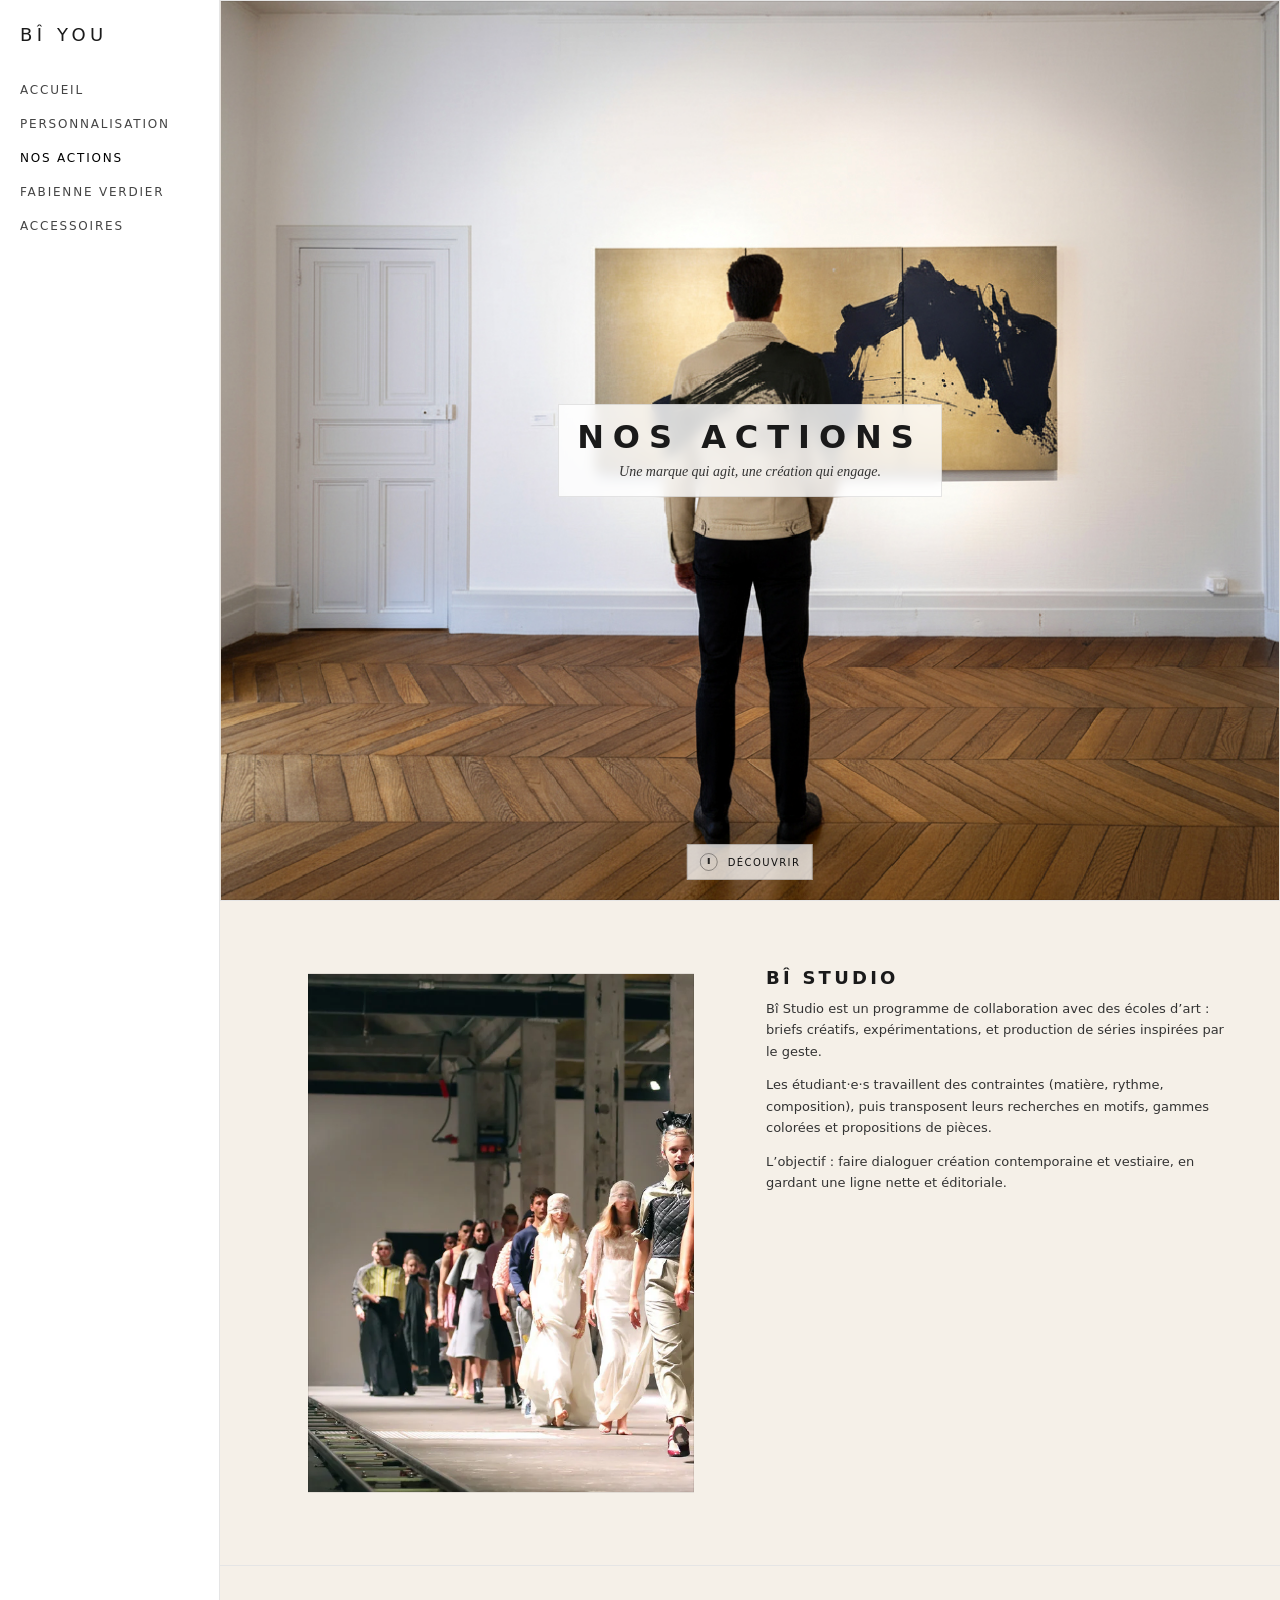
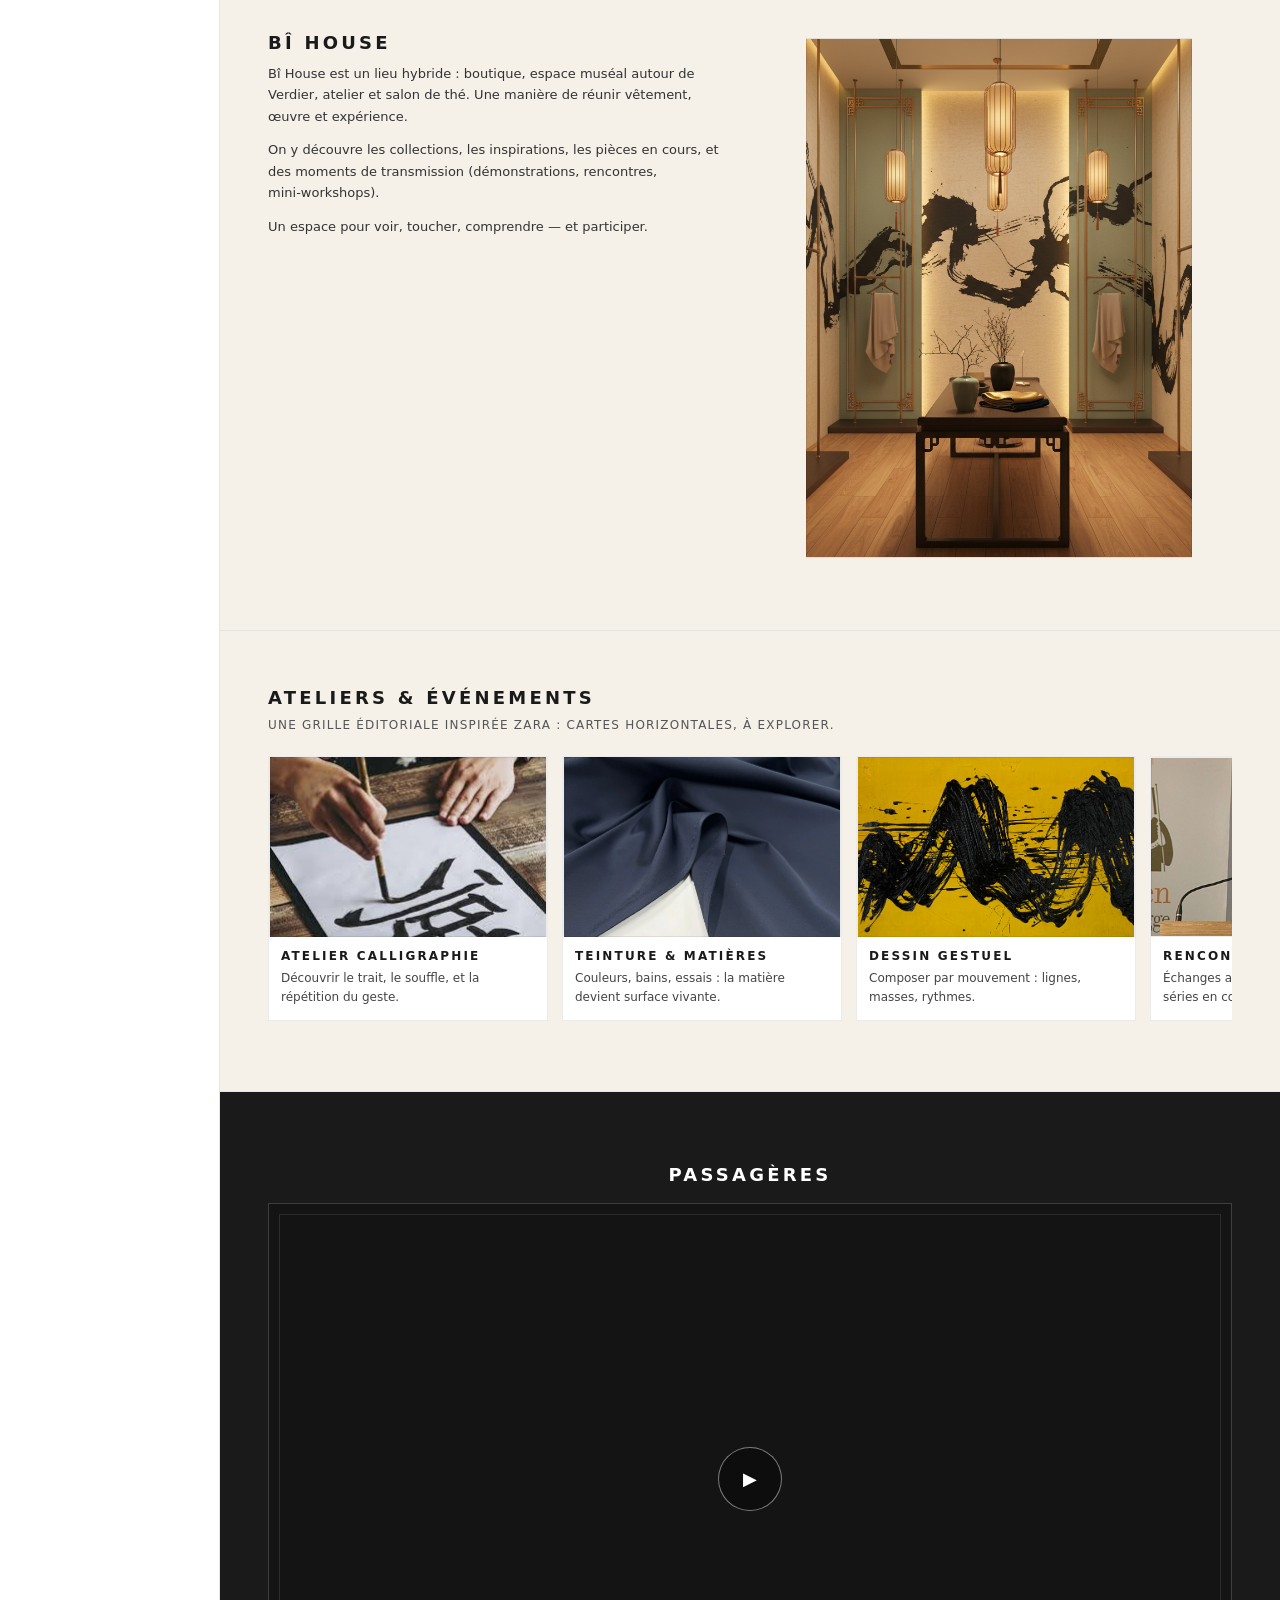
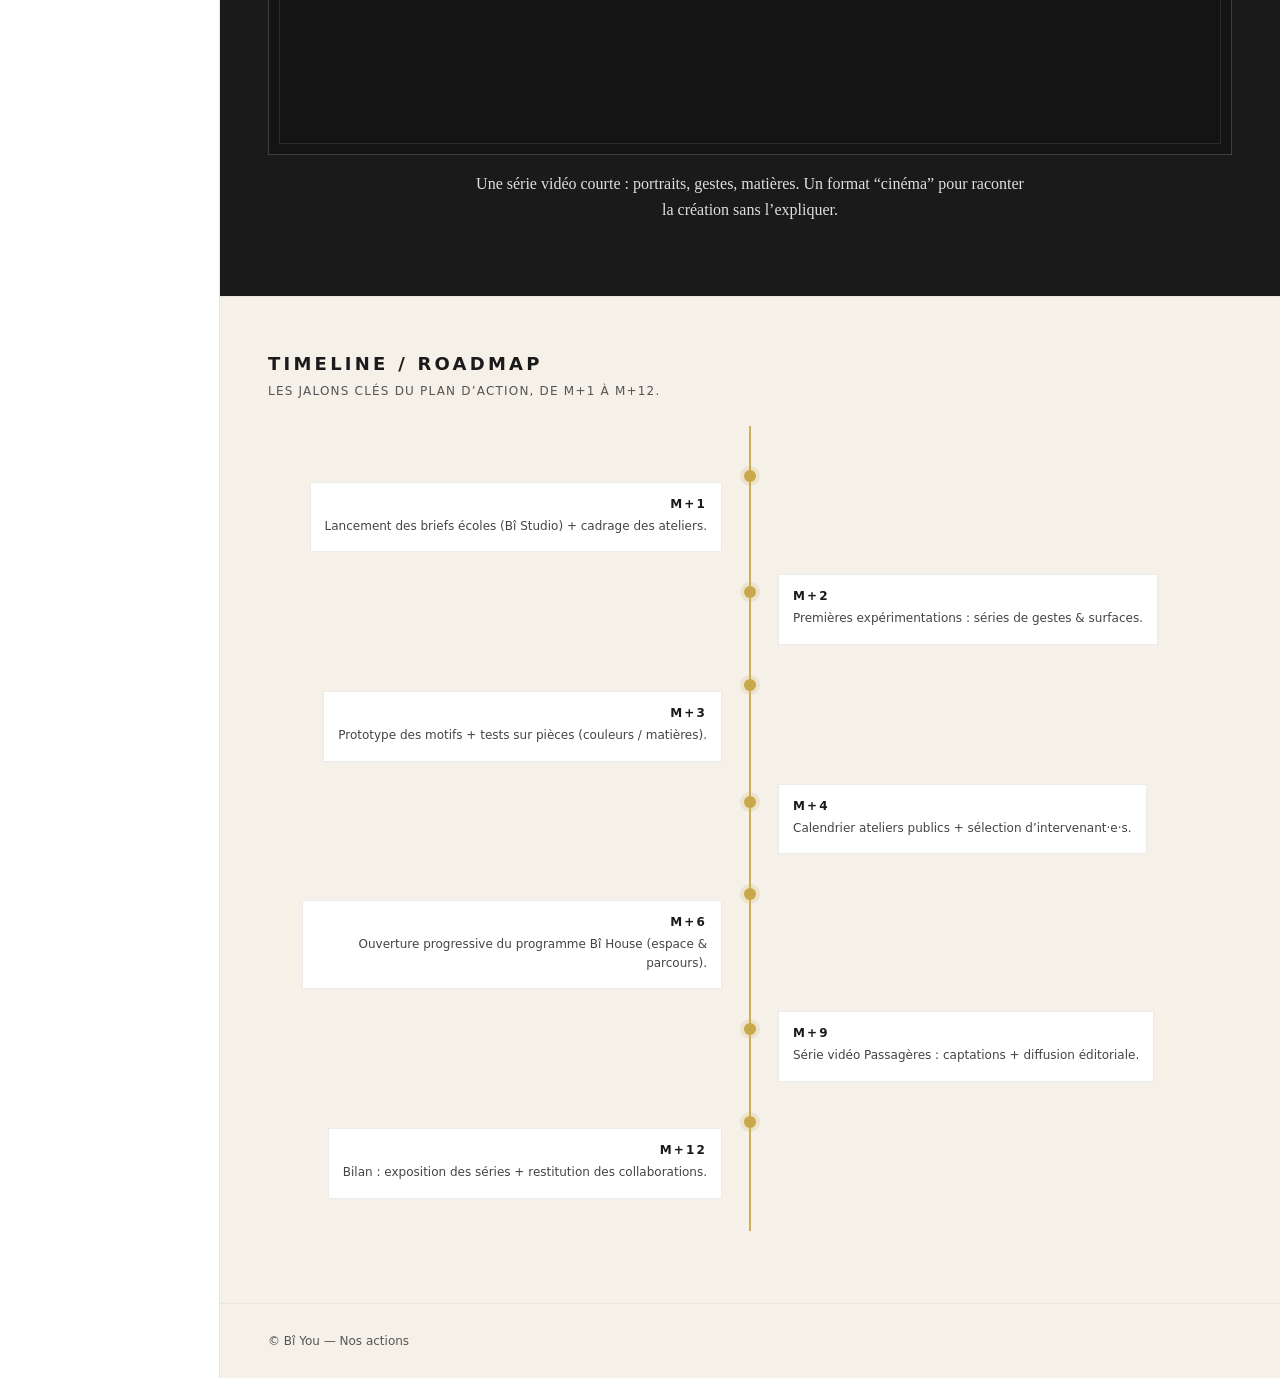
==== actions.html @ 88376e20 "Add new styles and scripts for home page enhancements - Implement smooth scrolling and reveal on scr" ====
<!doctype html>
<html lang="fr">
<head>
  <meta charset="UTF-8" />
  <meta name="viewport" content="width=device-width,initial-scale=1.0" />
  <title>Bî You — Nos Actions</title>

  <!-- Design system existant -->
  <link rel="stylesheet" href="style/index.css" />
  <link rel="stylesheet" href="style/actions.css" />
</head>

<body>
  <div class="page-layout">
    <!-- NAVBAR GAUCHE (même structure que home) -->
    <aside class="sidebar">
      <div class="logo">
        <span>Bî You</span>
      </div>

      <nav class="main-nav">
        <a href="home.html" class="nav-item">Accueil</a>
        <a href="index.html" class="nav-item">Personnalisation</a>
        <a href="actions.html" class="nav-item active">Nos actions</a>
        <a href="fb.html" class="nav-item">Fabienne Verdier</a>
        <a href="#" class="nav-item">Accessoires</a>
      </nav>
    </aside>

    <main class="na-main">
      <!-- =========================================================
           1) HERO SECTION (plein écran + parallax)
           ========================================================= -->
      <header class="na-hero" id="top">
        <!-- Image éditoriale en background (remplacée via data-img) -->
        <div
          class="na-hero__bg na-placeholder na-parallax"
          data-parallax="0.18"
          data-img="assets/actions/header.jpg"
          aria-hidden="true">
          <span>[ Image ]</span>
        </div>

        <div class="na-hero__content reveal">
          <h1 class="na-hero__title">Nos Actions</h1>
          <p class="na-hero__subtitle">Une marque qui agit, une création qui engage.</p>
        </div>

        <a class="na-scrollHint" href="#studio" aria-label="Aller à Bî Studio">
          <span aria-hidden="true"></span>
          Découvrir
        </a>
      </header>

      <!-- =========================================================
           2) SECTION — BÎ STUDIO (image gauche, texte droite)
           Texte slide-in depuis la droite au scroll
           ========================================================= -->
      <section class="na-section na-split" id="studio" aria-labelledby="studio-title">
        <figure class="na-media reveal">
          <div
            class="na-media__box na-placeholder"
            data-img="assets/actions/Bî_stdio.png">
            <span>[ Image ]</span>
          </div>
        </figure>

        <article class="na-copy na-slide-right" aria-label="Présentation Bî Studio">
          <h2 id="studio-title" class="na-h2">Bî Studio</h2>
          <p class="na-p">
            Bî Studio est un programme de collaboration avec des écoles d’art : briefs créatifs,
            expérimentations, et production de séries inspirées par le geste.
          </p>
          <p class="na-p">
            Les étudiant·e·s travaillent des contraintes (matière, rythme, composition),
            puis transposent leurs recherches en motifs, gammes colorées et propositions de pièces.
          </p>
          <p class="na-p">
            L’objectif : faire dialoguer création contemporaine et vestiaire, en gardant une ligne
            nette et éditoriale.
          </p>
        </article>
      </section>

      <!-- =========================================================
           3) SECTION — BÎ HOUSE (texte gauche, image droite)
           Texte slide-in depuis la gauche au scroll
           ========================================================= -->
      <section class="na-section na-split na-split--reverse" id="house" aria-labelledby="house-title">
        <article class="na-copy na-slide-left" aria-label="Présentation Bî House">
          <h2 id="house-title" class="na-h2">Bî House</h2>
          <p class="na-p">
            Bî House est un lieu hybride : boutique, espace muséal autour de Verdier, atelier
            et salon de thé. Une manière de réunir vêtement, œuvre et expérience.
          </p>
          <p class="na-p">
            On y découvre les collections, les inspirations, les pièces en cours, et des moments
            de transmission (démonstrations, rencontres, mini‑workshops).
          </p>
          <p class="na-p">
            Un espace pour voir, toucher, comprendre — et participer.
          </p>
        </article>

        <figure class="na-media reveal">
          <div
            class="na-media__box na-placeholder"
            data-img="assets/actions/Bî_House.png">
            <span>[ Image ]</span>
          </div>
        </figure>
      </section>

      <!-- =========================================================
           4) SECTION — ATELIERS & ÉVÉNEMENTS (scroll horizontal)
           ========================================================= -->
      <section class="na-section na-events" id="events" aria-labelledby="events-title">
        <header class="na-section__header reveal">
          <h2 id="events-title" class="na-h2">Ateliers &amp; Événements</h2>
          <p class="na-lead">Une grille éditoriale inspirée Zara : cartes horizontales, à explorer.</p>
        </header>

        <div class="na-cards" id="events-row" role="list" aria-label="Liste des ateliers et événements">
          <article class="na-card" role="listitem">
            <div class="na-card__media na-placeholder" data-img="assets/actions/calligraphie.png">
              <span>[ Image ]</span>
            </div>
            <div class="na-card__body">
              <h3 class="na-h3">Atelier Calligraphie</h3>
              <p class="na-small">Découvrir le trait, le souffle, et la répétition du geste.</p>
            </div>
          </article>

          <article class="na-card" role="listitem">
            <div class="na-card__media na-placeholder" data-img="assets/actions/matières.png">
              <span>[ Image ]</span>
            </div>
            <div class="na-card__body">
              <h3 class="na-h3">Teinture &amp; Matières</h3>
              <p class="na-small">Couleurs, bains, essais : la matière devient surface vivante.</p>
            </div>
          </article>

          <article class="na-card" role="listitem">
            <div class="na-card__media na-placeholder" data-img="assets/actions/dessin_gestuel.png">
              <span>[ Image ]</span>
            </div>
            <div class="na-card__body">
              <h3 class="na-h3">Dessin Gestuel</h3>
              <p class="na-small">Composer par mouvement : lignes, masses, rythmes.</p>
            </div>
          </article>

          <article class="na-card" role="listitem">
            <div class="na-card__media na-placeholder" data-img="assets/actions/talk.png">
              <span>[ Image ]</span>
            </div>
            <div class="na-card__body">
              <h3 class="na-h3">Rencontre / Talk</h3>
              <p class="na-small">Échanges autour de la création et des séries en cours.</p>
            </div>
          </article>

          <article class="na-card" role="listitem">
            <div class="na-card__media na-placeholder" data-img="assets/actions/open_studio.webp">
              <span>[ Image ]</span>
            </div>
            <div class="na-card__body">
              <h3 class="na-h3">Open Studio</h3>
              <p class="na-small">Voir le processus : du geste au motif, du motif à la pièce.</p>
            </div>
          </article>
        </div>
      </section>

      <!-- =========================================================
           5) SECTION — PASSAGÈRES (série vidéo) fond sombre
           (pas de vidéo pour l’instant : on met video.png)
           ========================================================= -->
      <section class="na-section na-video" id="passageres" aria-labelledby="video-title">
        <div class="na-video__inner">
          <header class="reveal">
            <h2 id="video-title" class="na-h2 na-h2--light">Passagères</h2>
          </header>

          <figure class="na-video__frame reveal" aria-label="Placeholder vidéo">
            <div
              class="na-video__placeholder na-placeholder"
              data-img="assets/actions/video.png">
              <span>[ Vidéo 16:9 ]</span>
            </div>

            <button class="na-play" type="button" aria-label="Lire la vidéo (placeholder)">
              ▶
            </button>
          </figure>

          <p class="na-video__desc reveal">
            Une série vidéo courte : portraits, gestes, matières.
            Un format “cinéma” pour raconter la création sans l’expliquer.
          </p>
        </div>
      </section>

      <!-- =========================================================
           6) SECTION — TIMELINE / ROADMAP (M+1 -> M+12)
           ========================================================= -->
      <section class="na-section na-timeline" id="roadmap" aria-labelledby="roadmap-title">
        <header class="na-section__header reveal">
          <h2 id="roadmap-title" class="na-h2">Timeline / Roadmap</h2>
          <p class="na-lead">Les jalons clés du plan d’action, de M+1 à M+12.</p>
        </header>

        <div class="na-timeline__track" aria-label="Timeline verticale">
          <article class="na-milestone na-milestone--left na-timeline-item" data-io>
            <div class="na-milestone__dot" aria-hidden="true"></div>
            <div class="na-milestone__card">
              <h3 class="na-h3">M+1</h3>
              <p class="na-small">Lancement des briefs écoles (Bî Studio) + cadrage des ateliers.</p>
            </div>
          </article>

          <article class="na-milestone na-milestone--right na-timeline-item" data-io>
            <div class="na-milestone__dot" aria-hidden="true"></div>
            <div class="na-milestone__card">
              <h3 class="na-h3">M+2</h3>
              <p class="na-small">Premières expérimentations : séries de gestes &amp; surfaces.</p>
            </div>
          </article>

          <article class="na-milestone na-milestone--left na-timeline-item" data-io>
            <div class="na-milestone__dot" aria-hidden="true"></div>
            <div class="na-milestone__card">
              <h3 class="na-h3">M+3</h3>
              <p class="na-small">Prototype des motifs + tests sur pièces (couleurs / matières).</p>
            </div>
          </article>

          <article class="na-milestone na-milestone--right na-timeline-item" data-io>
            <div class="na-milestone__dot" aria-hidden="true"></div>
            <div class="na-milestone__card">
              <h3 class="na-h3">M+4</h3>
              <p class="na-small">Calendrier ateliers publics + sélection d’intervenant·e·s.</p>
            </div>
          </article>

          <article class="na-milestone na-milestone--left na-timeline-item" data-io>
            <div class="na-milestone__dot" aria-hidden="true"></div>
            <div class="na-milestone__card">
              <h3 class="na-h3">M+6</h3>
              <p class="na-small">Ouverture progressive du programme Bî House (espace &amp; parcours).</p>
            </div>
          </article>

          <article class="na-milestone na-milestone--right na-timeline-item" data-io>
            <div class="na-milestone__dot" aria-hidden="true"></div>
            <div class="na-milestone__card">
              <h3 class="na-h3">M+9</h3>
              <p class="na-small">Série vidéo Passagères : captations + diffusion éditoriale.</p>
            </div>
          </article>

          <article class="na-milestone na-milestone--left na-timeline-item" data-io>
            <div class="na-milestone__dot" aria-hidden="true"></div>
            <div class="na-milestone__card">
              <h3 class="na-h3">M+12</h3>
              <p class="na-small">Bilan : exposition des séries + restitution des collaborations.</p>
            </div>
          </article>
        </div>
      </section>

      <footer class="na-footer">
        <p>© Bî You — Nos actions</p>
      </footer>
    </main>
  </div>

  <script src="script/actions.js"></script>
</body>
</html>
---- style/index.css ----
/* ===========================
   VARIABLES / CHARTE
   =========================== */
:root {
    --noir-encre: #1A1A1A;
    --bleu-celadon: #7BA7A0;
    --blanc-washi: #F5F0E8;
    --or-laque: #C9A84C;
    --rouge-cinabre: #C0392B;
}

/* ===========================
   BASE
   =========================== */
*,
*::before,
*::after {
    box-sizing: border-box;
}

body {
    margin: 0;
    padding: 0;
    background-color: var(--blanc-washi);
    color: var(--noir-encre);
    font-family: system-ui, -apple-system, BlinkMacSystemFont, "Segoe UI", sans-serif;
}

h1, h2, h3, h4, h5, h6 {
    font-family: 'Futura', system-ui, sans-serif;
    color: var(--noir-encre);
    margin: 0;
}

a {
    color: var(--bleu-celadon);
    text-decoration: none;
    transition: color 0.3s ease;
}

a:hover {
    color: var(--or-laque);
}

/* ===========================
   LAYOUT GLOBAL
   =========================== */
.page-layout {
    display: flex;
    min-height: 100vh;
}

/* Sidebar gauche */
.sidebar {
    width: 220px;
    border-right: 1px solid #e5e5e5;
    padding: 24px 20px;
    display: flex;
    flex-direction: column;
    gap: 32px;
    background-color: #ffffff;
}

.logo {
    font-size: 18px;
    letter-spacing: 0.25em;
    text-transform: uppercase;
    font-weight: 500;
}

/* Navigation principale */
.main-nav {
    display: flex;
    flex-direction: column;
    gap: 8px;
}

.main-nav .nav-item {
    font-size: 12px;
    text-transform: uppercase;
    letter-spacing: 0.15em;
    color: #444;
    padding: 6px 0;
}

.main-nav .nav-item.active {
    color: #000;
    font-weight: 500;
}

/* Contenu principal : zone centrale + panneau droit */
.main-content {
    flex: 1;
    display: grid;
    grid-template-columns: minmax(0, 2fr) minmax(280px, 1.1fr);
    gap: 48px;
    padding: 32px 48px;
}

/* ===========================
   ZONE CENTRALE – APERÇU
   =========================== */
.preview-section h1 {
    font-size: 22px;
    font-weight: 500;
    letter-spacing: 0.12em;
    text-transform: uppercase;
    margin-bottom: 24px;
}

.product-preview-wrapper {
    display: flex;
    justify-content: center;
    align-items: center;
    margin-bottom: 16px;
}

/* Conteneur mockup + stickers */
.product-container {
    position: relative;
    max-width: 420px;
}

/* Image du vêtement */
#product-image {
    width: 100%;
    display: block;
}

/* SVG superposé */
#product-svg {
    position: absolute;
    inset: 0;
    width: 100%;
    height: 100%;
    pointer-events: none;
    opacity: 1;
    transition: opacity 0.3s ease;
    mix-blend-mode: multiply;
}

/* Boutons FACE / DOS */
.view-toggle {
    display: inline-flex;
    gap: 8px;
    margin-top: 8px;
}

.view-toggle button {
    padding: 8px 18px;
    border: 1px solid #111;
    background-color: #fff;
    color: #111;
    text-transform: uppercase;
    letter-spacing: 0.12em;
    font-size: 11px;
    font-weight: 500;
    border-radius: 999px; /* pilule */
    cursor: pointer;
    transition: background-color 0.2s ease, color 0.2s ease;
}

.view-toggle button:hover {
    background-color: #111;
    color: #fff;
}

/* ===========================
   PANNEAU DROIT – CONFIG
   =========================== */
.config-panel {
    display: flex;
    flex-direction: column;
    gap: 24px;
    font-size: 13px;
}

/* a. Informations produit */
.product-info .brand-name {
    font-size: 11px;
    letter-spacing: 0.20em;
    text-transform: uppercase;
    margin-bottom: 4px;
}

.product-info .product-name {
    font-size: 18px;
    font-weight: 500;
    margin-bottom: 6px;
}

.product-info .product-description {
    font-size: 12px;
    line-height: 1.5;
    color: #555;
}

/* Sections de config */
.config-section {
    border-top: 1px solid #e5e5e5;
    padding-top: 18px;
}

.config-section h3 {
    font-size: 11px;
    letter-spacing: 0.18em;
    text-transform: uppercase;
    margin-bottom: 10px;
}

/* b. Choix des couleurs */
.color-palette {
    display: flex;
    gap: 8px;
}

.color-palette .color {
    width: 22px;
    height: 22px;
    border-radius: 50%;
    border: 1px solid rgba(0,0,0,0.15);
    cursor: pointer;
    transition: transform 0.15s ease, box-shadow 0.15s ease, border-color 0.15s ease;
}

.color-palette .color.active,
.color-palette .color:hover {
    transform: scale(1.08);
    box-shadow: 0 0 0 1px #000;
    border-color: #000;
}

/* c. Opacité */
.opacity-slider label {
    font-size: 11px;
    letter-spacing: 0.12em;
    text-transform: uppercase;
    display: block;
    margin-bottom: 4px;
}

.opacity-slider input[type="range"] {
    width: 100%;
}
#product-select {
    width: 100%;
    padding: 8px 10px;
    border: 1px solid rgba(0,0,0,0.2);
    background: #fff;
    font-size: 12px;
}

/* ===========================
   STICKERS
   =========================== */
.stickers-panel {
    overflow-x: auto;
}

.stickers-list {
    display: flex;
    gap: 8px;
    align-items: center;
}

/* Vignettes petites (mini icônes) */
.sticker-thumb {
    width: 36px;
    height: 36px;
    object-fit: contain;
    cursor: pointer;
    border: 1px solid rgba(0,0,0,0.08);
    padding: 4px;
    background-color: #fff;
    transition: transform 0.15s ease, box-shadow 0.15s ease, border-color 0.15s ease;
}

.sticker-thumb:hover {
    transform: scale(1.05);
    box-shadow: 0 0 0 1px #000;
    border-color: #000;
}

/* Stickers placés sur le vêtement */
.sticker-instance img {
    display: block;
}

/* Poignée de redimensionnement (gérée par JS, on ne redéfinit que le style) */
.sticker-resize-handle {
    border-radius: 50%;
    background-color: #fff;
}
.motifs-list {
  display: flex;
  gap: 8px;
  align-items: center;
  flex-wrap: wrap;
}

.motif-thumb {
  width: 44px;
  height: 44px;
  object-fit: cover;
  cursor: pointer;
  border: 1px solid rgba(0,0,0,0.08);
  background: #fff;
}

/* ===========================
   BOUTON "AJOUTER AU PANIER"
   =========================== */
.add-to-cart {
    width: 100%;
    padding: 10px 18px;
    border: 1px solid #111;
    background-color: #111;
    color: #fff;
    text-transform: uppercase;
    letter-spacing: 0.16em;
    font-size: 11px;
    font-weight: 500;
    cursor: pointer;
    border-radius: 0;
    transition: background-color 0.2s ease, color 0.2s ease;
}

.add-to-cart:hover {
    background-color: #fff;
    color: #111;
}
.sticker-actions {
    display: flex;
    gap: 8px;
    margin-top: 10px;
    align-items: center;
    flex-wrap: wrap;
}

.btn-secondary {
    padding: 6px 14px;
    border: 1px solid #111;
    background-color: #fff;
    color: #111;
    text-transform: uppercase;
    letter-spacing: 0.12em;
    font-size: 10px;
    cursor: pointer;
    border-radius: 999px;
    transition: background-color 0.2s ease, color 0.2s ease;
}

.btn-secondary:hover {
    background-color: #111;
    color: #fff;
}

.btn-icon {
    width: 32px;
    height: 32px;
    border-radius: 999px;
    border: 1px solid #111;
    background-color: #fff;
    cursor: pointer;
    display: inline-flex;
    align-items: center;
    justify-content: center;
    font-size: 14px;
    padding: 0;
    transition: background-color 0.2s ease, color 0.2s ease;
}

.btn-icon:hover {
    background-color: #111;
    color: #fff;
}

/* Visuel de sélection du sticker actif */
.sticker-instance.selected {
    outline: 2px dashed #111;
    outline-offset: 2px;
}
.product-clip {
    position: relative;
    display: inline-block;
    overflow: hidden; /* coupe les stickers qui dépassent */
}

/* Conteneur mockup + stickers */
.product-container {
    position: relative;
    max-width: 420px;
    width: 100%;
}
---- style/actions.css ----
/* ===========================
   NOS ACTIONS — Zara-inspired
   (réutilise les variables de style/index.css)
   =========================== */

.na-main {
  flex: 1;
  padding: 0;
  overflow-x: hidden;
}

/* Titres (Futura bold) + sous-titres (Optima italic) */
.na-hero__title,
.na-h2,
.na-h3 {
  font-family: 'Futura', system-ui, -apple-system, "Segoe UI", sans-serif;
  letter-spacing: 0.18em;
  text-transform: uppercase;
}

.na-hero__title { font-weight: 700; }
.na-h2 { font-weight: 600; font-size: 18px; margin: 0 0 10px 0; }
.na-h3 { font-weight: 600; font-size: 12px; margin: 0 0 6px 0; }

.na-p {
  margin: 0 0 12px 0;
  font-size: 13px;
  line-height: 1.65;
  color: #333;
  max-width: 62ch;
}

.na-small {
  margin: 0;
  font-size: 12px;
  line-height: 1.55;
  color: #444;
}

.na-lead {
  margin: 0;
  font-size: 12px;
  letter-spacing: 0.10em;
  text-transform: uppercase;
  color: #555;
}

/* Placeholder image obligatoire (facile à remplacer) */
.na-placeholder {
  background: linear-gradient(135deg, rgba(0,0,0,0.06), rgba(0,0,0,0.02));
  border: 1px solid rgba(0,0,0,0.08);
  position: relative;
  overflow: hidden;
  color: rgba(0,0,0,0.55);
}

.na-placeholder > span {
  position: absolute;
  inset: 0;
  display: grid;
  place-items: center;
  font-size: 11px;
  letter-spacing: 0.20em;
  text-transform: uppercase;
  user-select: none;
}

/* ============ Reveal / Slide (IntersectionObserver) ============ */
.reveal {
  opacity: 0;
  transform: translateY(14px);
  transition: opacity 650ms ease, transform 650ms ease;
}
.reveal.is-visible {
  opacity: 1;
  transform: translateY(0);
}

.na-slide-right,
.na-slide-left {
  opacity: 0;
  transition: opacity 650ms ease, transform 650ms ease;
  will-change: transform, opacity;
}

.na-slide-right { transform: translateX(24px); }
.na-slide-left { transform: translateX(-24px); }

.na-slide-right.is-visible,
.na-slide-left.is-visible {
  opacity: 1;
  transform: translateX(0);
}

/* Parallax (piloté JS) */
.na-parallax {
  transform: translateY(var(--parallaxY, 0px));
  will-change: transform;
}

/* ============ 1) HERO ============ */
.na-hero {
  position: relative;
  min-height: 100vh;
  border-top: 1px solid #e5e5e5;
  overflow: hidden;
  display: grid;
  place-items: center;
  padding: 32px 48px;
}

.na-hero__bg {
  position: absolute;
  inset: 0;
  background-color: var(--blanc-washi);
}

.na-hero__content {
  position: relative;
  z-index: 1;
  text-align: center;
  padding: 16px 18px;
  background: rgba(255,255,255,0.82);
  border: 1px solid rgba(0,0,0,0.10);
  backdrop-filter: blur(6px);
  -webkit-backdrop-filter: blur(6px);
}

.na-hero__title {
  margin: 0;
  font-size: 32px;
  letter-spacing: 0.28em;
  color: var(--noir-encre);
  line-height: 1.05;
}

.na-hero__subtitle {
  margin: 10px 0 0 0;
  font-family: Optima, "Palatino Linotype", Palatino, Georgia, serif;
  font-style: italic;
  font-size: 14px;
  color: #333;
}

/* hint scroll (même esprit que home) */
.na-scrollHint {
  position: absolute;
  left: 50%;
  bottom: 20px;
  transform: translateX(-50%);
  display: inline-flex;
  align-items: center;
  gap: 10px;
  border: 1px solid rgba(0,0,0,0.18);
  background: rgba(255,255,255,0.75);
  padding: 8px 12px;
  cursor: pointer;
  user-select: none;
  text-decoration: none;
  color: #111;
  letter-spacing: 0.14em;
  text-transform: uppercase;
  font-size: 10px;
}

.na-scrollHint span {
  display: inline-block;
  width: 18px;
  height: 18px;
  border: 1px solid rgba(0,0,0,0.35);
  border-radius: 999px;
  position: relative;
  overflow: hidden;
}

.na-scrollHint span::after {
  content: "";
  position: absolute;
  left: 50%;
  top: 4px;
  width: 2px;
  height: 6px;
  background: #111;
  transform: translateX(-50%);
  animation: naWheel 1.2s ease-in-out infinite;
  opacity: 0.9;
}

@keyframes naWheel {
  0% { transform: translate(-50%, 0); opacity: 0.2; }
  40% { opacity: 0.9; }
  100% { transform: translate(-50%, 8px); opacity: 0.2; }
}

/* ============ Sections split ============ */
.na-section {
  border-top: 1px solid #e5e5e5;
}

.na-split {
  padding: 56px 48px;
  display: grid;
  grid-template-columns: 1fr 1fr;
  gap: 32px;
  align-items: start;
}

.na-split--reverse {
  grid-template-columns: 1fr 1fr;
}

.na-media__box {
  height: 520px;
}

.na-copy {
  padding-top: 10px;
}

/* ============ 4) Events (cards horizontales) ============ */
.na-events {
  padding: 56px 48px;
}

.na-section__header {
  margin-bottom: 18px;
}

.na-cards {
  display: flex;
  gap: 14px;
  overflow-x: auto;
  padding: 6px 2px 14px 2px;
  scroll-snap-type: x mandatory;
  -webkit-overflow-scrolling: touch;
}

.na-card {
  flex: 0 0 280px;
  scroll-snap-align: start;
  border: 1px solid rgba(0,0,0,0.08);
  background: #fff;
  overflow: hidden;
  position: relative;
  cursor: pointer;
  transition: transform 300ms ease;
}

.na-card__media {
  height: 180px;
}

.na-card__body {
  padding: 12px 12px 14px 12px;
}

.na-card::after {
  content: "";
  position: absolute;
  inset: 0;
  background: linear-gradient(to bottom, rgba(0,0,0,0), rgba(0,0,0,0.18));
  opacity: 0;
  transition: opacity 300ms ease;
  pointer-events: none;
}

.na-card:hover {
  transform: scale(1.02);
}

.na-card:hover::after {
  opacity: 1;
}

/* ============ 5) Video section ============ */
.na-video {
  background: #1A1A1A;
  color: #fff;
  padding: 72px 48px;
}

.na-h2--light {
  color: #fff;
}

.na-video__inner {
  max-width: 980px;
  margin: 0 auto;
  text-align: center;
}

.na-video__frame {
  margin: 18px auto 0 auto;
  position: relative;
  border: 1px solid rgba(255,255,255,0.18);
  padding: 10px;
  background: rgba(0,0,0,0.25);
}

.na-video__placeholder {
  aspect-ratio: 16 / 9;
  background: linear-gradient(135deg, rgba(255,255,255,0.08), rgba(255,255,255,0.03));
  border: 1px solid rgba(255,255,255,0.10);
}

.na-video__placeholder > span {
  color: rgba(255,255,255,0.70);
}

.na-play {
  position: absolute;
  left: 50%;
  top: 50%;
  transform: translate(-50%, -50%);
  width: 64px;
  height: 64px;
  border-radius: 999px;
  border: 1px solid rgba(255,255,255,0.45);
  background: rgba(0,0,0,0.35);
  color: #fff;
  cursor: pointer;
  font-size: 18px;
  transition: transform 220ms ease, background 220ms ease, border-color 220ms ease;
}

.na-play:hover {
  transform: translate(-50%, -50%) scale(1.06);
  background: rgba(0,0,0,0.55);
  border-color: rgba(255,255,255,0.70);
}

.na-video__desc {
  margin: 16px auto 0 auto;
  max-width: 70ch;
  font-family: "Cormorant Garamond", Garamond, "Times New Roman", serif;
  font-size: 16px;
  line-height: 1.65;
  color: rgba(255,255,255,0.86);
}

/* ============ 6) Timeline ============ */
.na-timeline {
  padding: 56px 48px 72px 48px;
}

.na-timeline__track {
  position: relative;
  max-width: 980px;
  margin: 28px auto 0 auto;
  padding: 10px 0;
}

/* Ligne centrale (Or de laque) */
.na-timeline__track::before {
  content: "";
  position: absolute;
  left: 50%;
  top: 0;
  bottom: 0;
  width: 2px;
  transform: translateX(-50%);
  background: var(--or-laque);
  opacity: 0.9;
}

.na-milestone {
  position: relative;
  display: grid;
  grid-template-columns: 1fr 56px 1fr;
  align-items: start;
  margin: 22px 0;
}

.na-milestone__dot {
  grid-column: 2;
  justify-self: center;
  width: 12px;
  height: 12px;
  border-radius: 999px;
  background: var(--or-laque);
  box-shadow: 0 0 0 4px rgba(201,168,76,0.18);
  margin-top: 12px;
}

.na-milestone__card {
  border: 1px solid rgba(0,0,0,0.08);
  background: #fff;
  padding: 14px 14px 16px 14px;
  max-width: 420px;
}

.na-milestone--left .na-milestone__card { grid-column: 1; justify-self: end; text-align: right; }
.na-milestone--right .na-milestone__card { grid-column: 3; justify-self: start; text-align: left; }

/* Apparition milestones */
.na-timeline-item {
  opacity: 0;
  transform: translateY(10px);
  transition: opacity 650ms ease, transform 650ms ease;
}
.na-timeline-item.is-visible {
  opacity: 1;
  transform: translateY(0);
}

/* Footer */
.na-footer {
  border-top: 1px solid #e5e5e5;
  padding: 18px 48px;
  font-size: 12px;
  color: #555;
}

/* Responsive */
@media (max-width: 980px) {
  .na-hero { padding: 24px 18px; }
  .na-hero__title { font-size: 24px; }

  .na-split {
    grid-template-columns: 1fr;
    padding: 40px 18px;
  }

  .na-media__box { height: 320px; }

  .na-events { padding: 40px 18px; }
  .na-video { padding: 56px 18px; }
  .na-timeline { padding: 40px 18px 56px 18px; }

  .na-timeline__track::before { left: 16px; transform: none; }
  .na-milestone { grid-template-columns: 32px 1fr; gap: 12px; }
  .na-milestone__dot { grid-column: 1; justify-self: center; }
  .na-milestone__card { grid-column: 2; max-width: none; text-align: left; }
  .na-milestone--left .na-milestone__card,
  .na-milestone--right .na-milestone__card { justify-self: stretch; }
}

/* Placeholders qui reçoivent une vraie image via background-image */
.na-placeholder.has-img {
  background-size: cover;
  background-position: center;
  background-repeat: no-repeat;
}

/* On masque le libellé quand une image est posée */
.na-placeholder.has-img > span {
  display: none;
}

/* Pour un rendu plus “éditorial” sur le hero */
.na-hero__bg.has-img {
  filter: contrast(1.02) saturate(1.02);
}
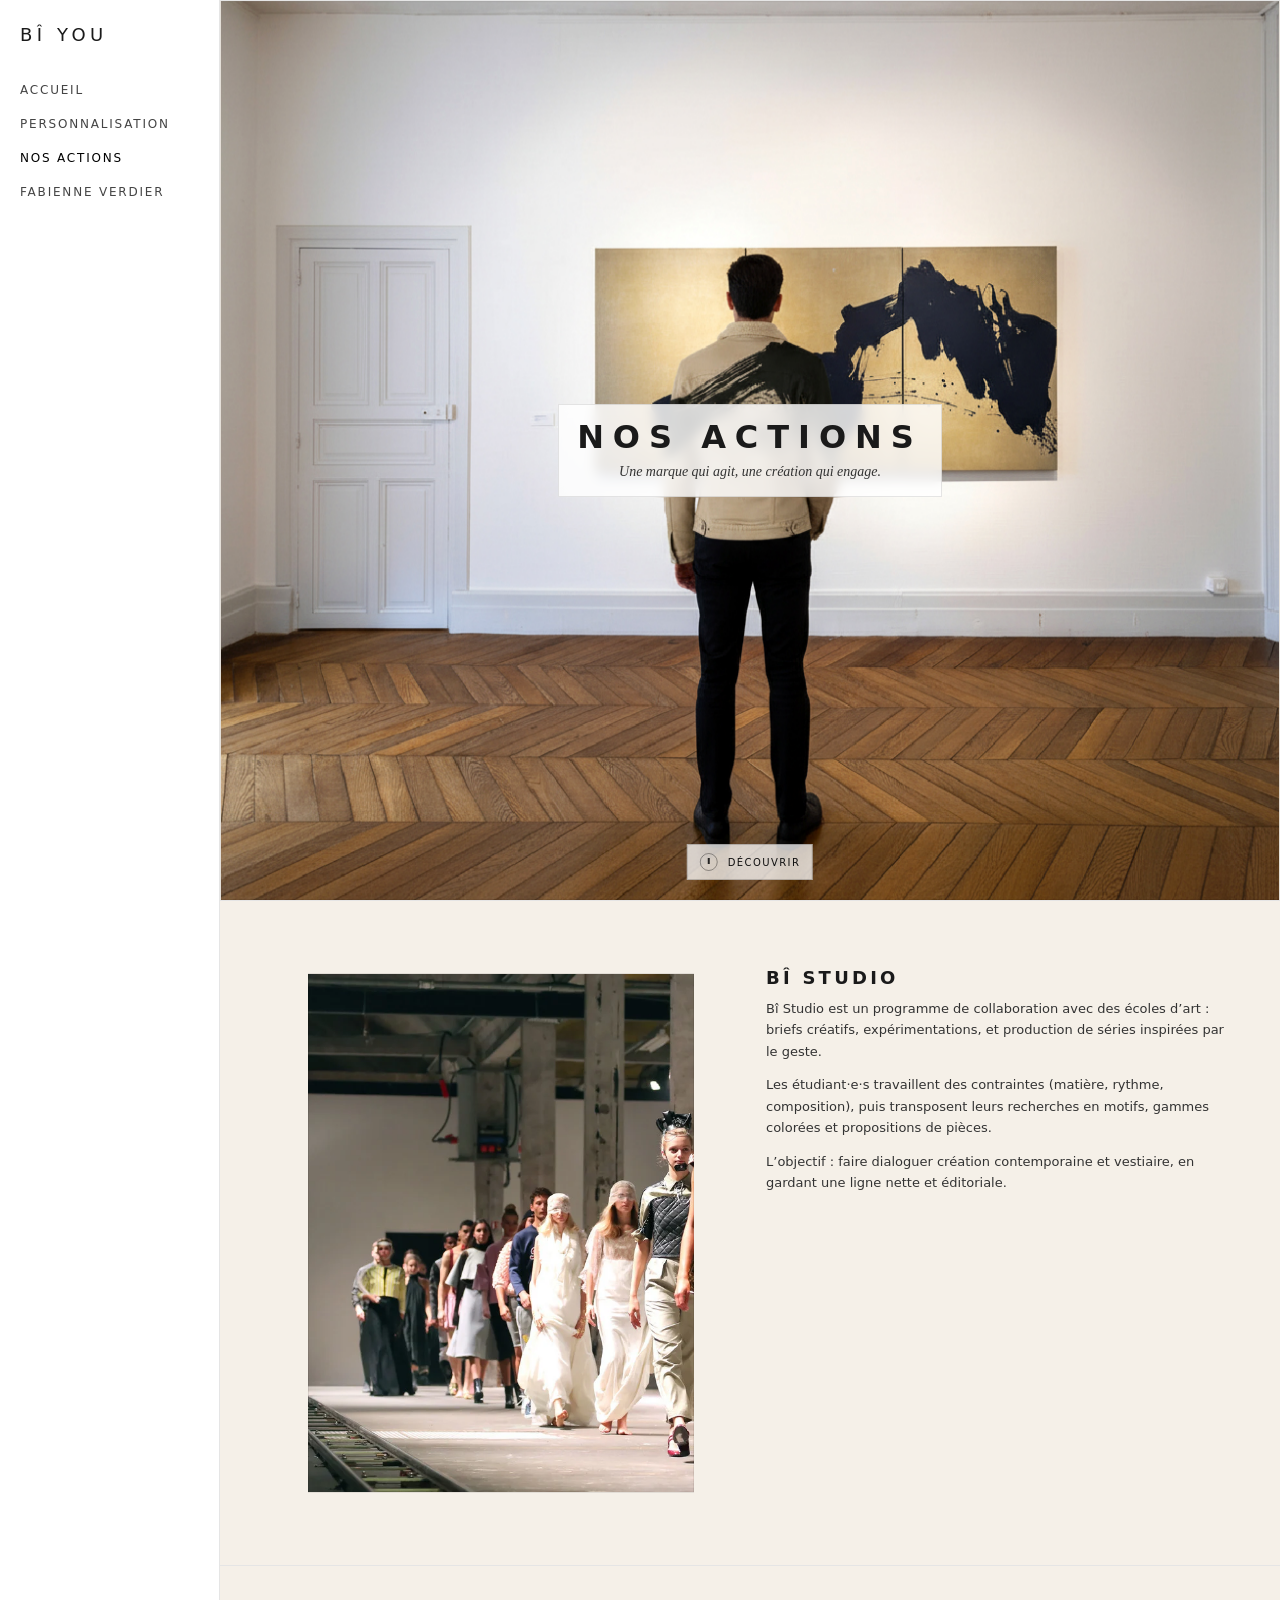
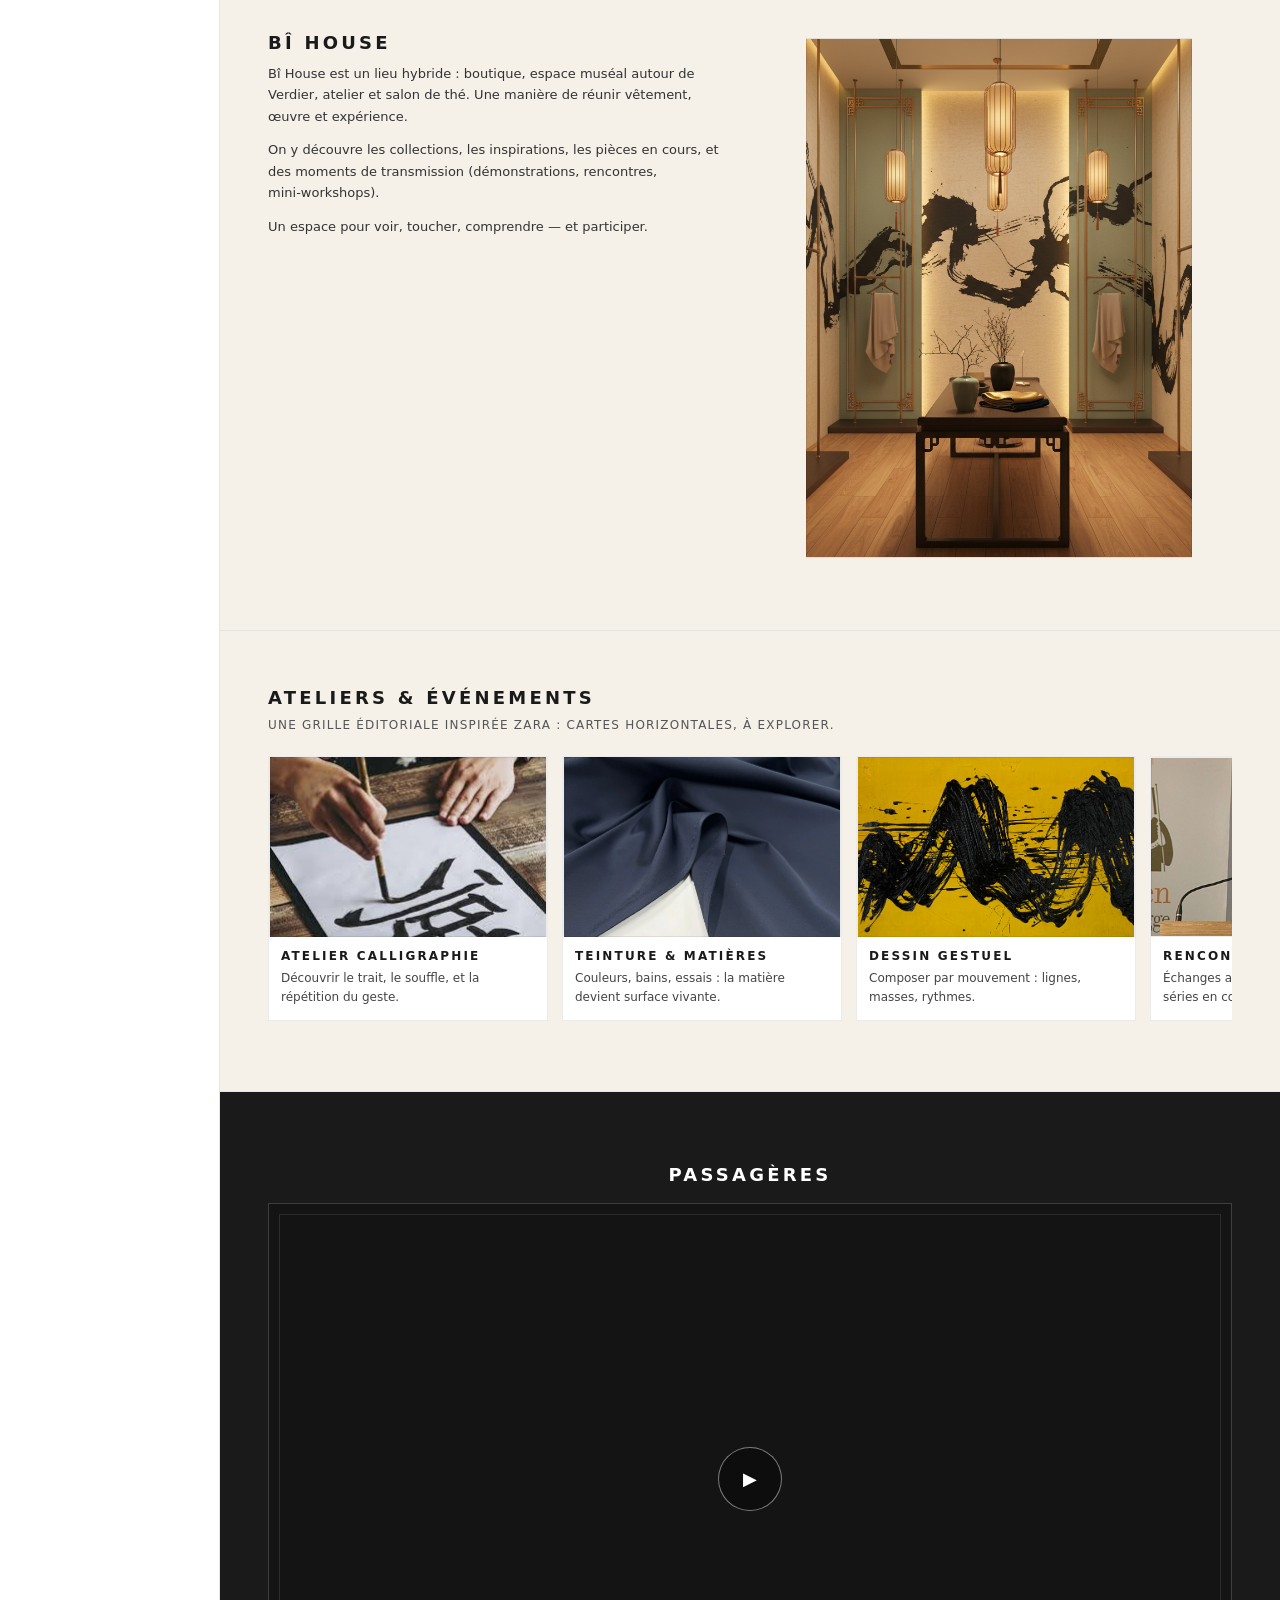
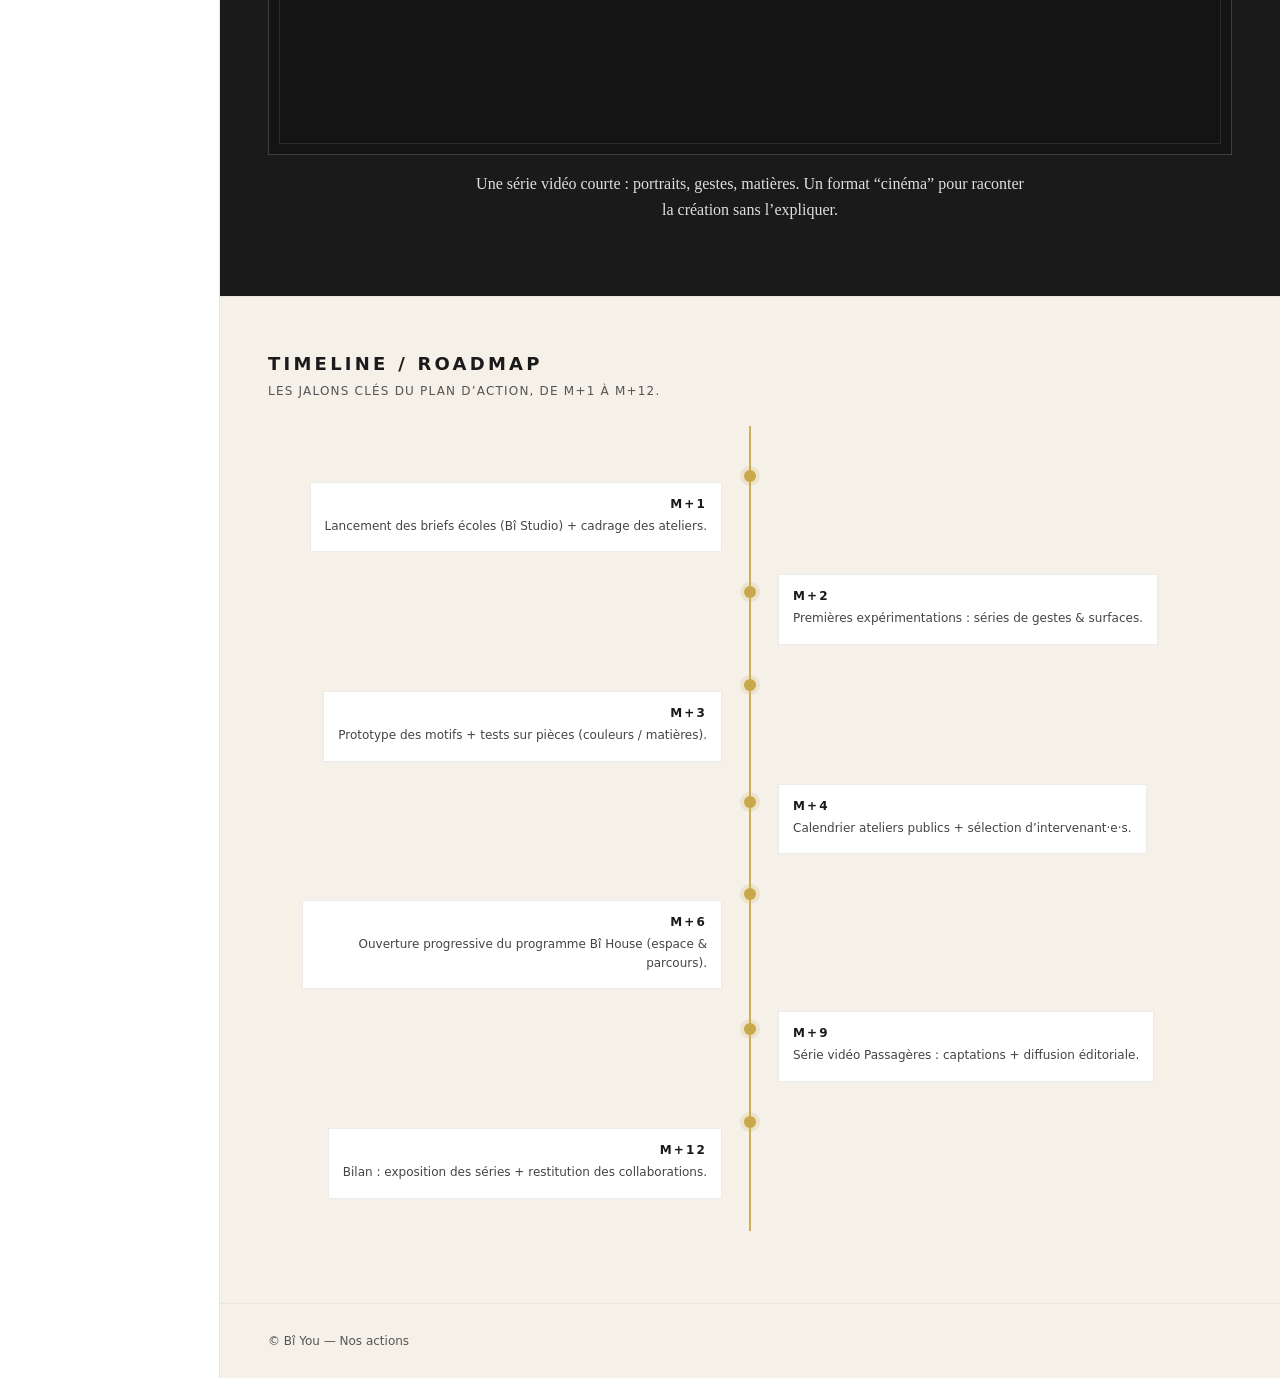
==== commit bafc1d1c: "Ajout de l'icône du site et suppression des liens inutilisés dans les fichiers HTML" ====
--- a/actions.html
+++ b/actions.html
@@ -8,6 +8,7 @@
   <!-- Design system existant -->
   <link rel="stylesheet" href="style/index.css" />
   <link rel="stylesheet" href="style/actions.css" />
+  <link rel="icon" type="image/png" href="assets/logo.png">
 </head>
 
 <body>
@@ -23,7 +24,7 @@
         <a href="index.html" class="nav-item">Personnalisation</a>
         <a href="actions.html" class="nav-item active">Nos actions</a>
         <a href="fb.html" class="nav-item">Fabienne Verdier</a>
-        <a href="#" class="nav-item">Accessoires</a>
+        
       </nav>
     </aside>
 
